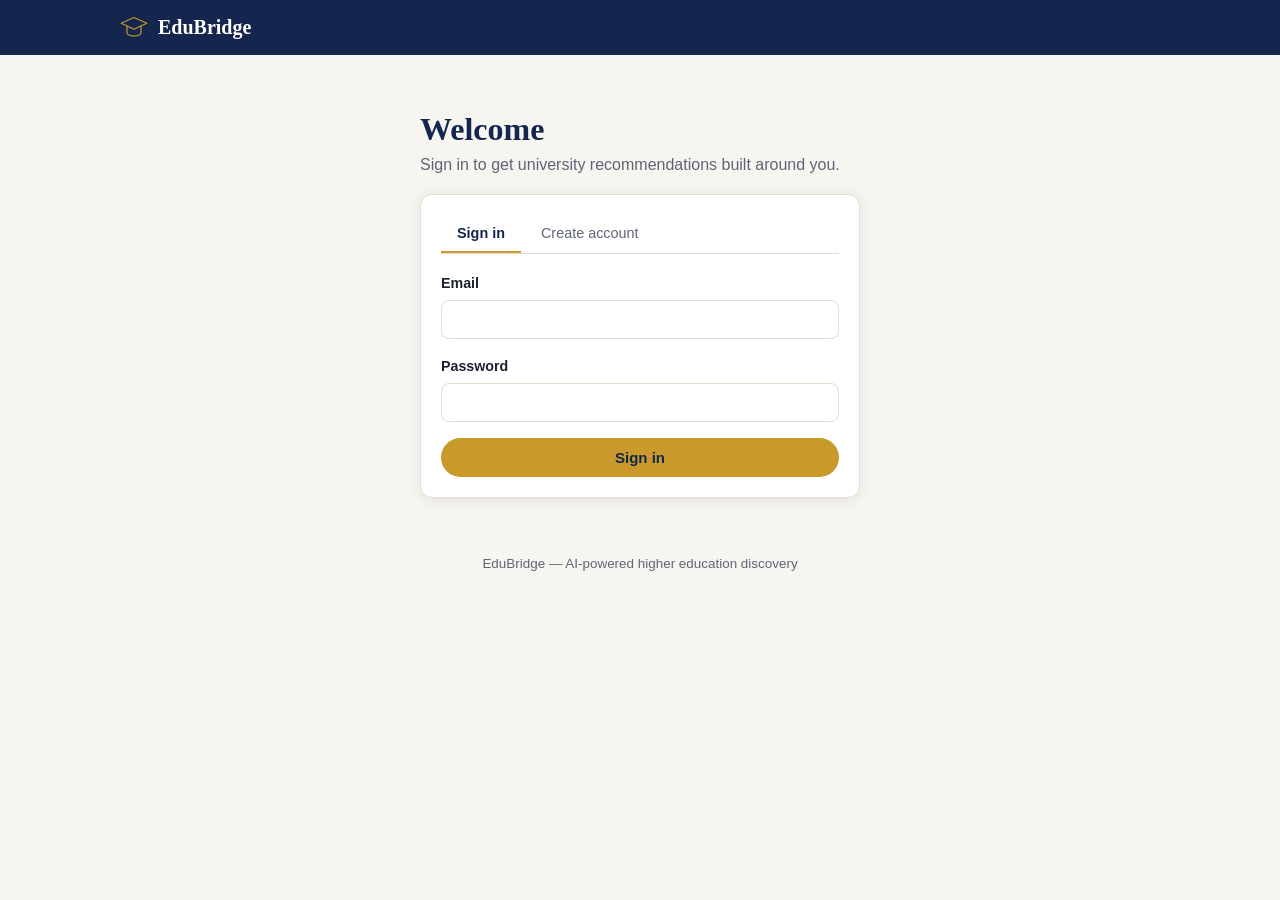
==== frontend/admin.html @ 6f55f147 "Build EduBridge platform: auth, RAG, and multi-country university data Replaces the single-page Stre" ====
<!doctype html>
<html lang="en">
<head>
<meta charset="UTF-8">
<meta name="viewport" content="width=device-width, initial-scale=1.0">
<title>Admin — EduBridge</title>
<link rel="stylesheet" href="css/style.css">
</head>
<body>

<header class="site-header"></header>

<main class="wrap panel">
  <h1 class="page-title">Admin</h1>
  <p class="page-sub">Platform activity overview.</p>

  <p class="hint" id="status">Loading…</p>
  <div id="content" hidden></div>
</main>

<footer class="site-footer"><div class="wrap">EduBridge — AI-powered higher education discovery</div></footer>

<script src="js/common.js"></script>
<script>
(async () => {
  if (!await initPage("admin.html", { bot: false })) return;

  const status = document.getElementById("status");
  const content = document.getElementById("content");

  let stats;
  try {
    stats = await api("/api/admin/stats");
  } catch (error) {
    // Non-admins get 403 from the server; the UI must not pretend otherwise.
    status.textContent = `Access denied: ${error.message}`;
    return;
  }

  status.hidden = true;
  content.hidden = false;
  content.innerHTML = `
    <div class="stat-grid">
      <div class="stat"><div class="stat-label">Registered users</div><div class="stat-value">${stats.total_users}</div></div>
      <div class="stat"><div class="stat-label">Total activity</div><div class="stat-value">${stats.total_queries}</div></div>
      <div class="stat"><div class="stat-label">Indexed institutions</div><div class="stat-value">${stats.indexed_institutions.toLocaleString()}</div></div>
    </div>

    <h2>Recent signups</h2>
    <div class="table-scroll">
      <table>
        <tr><th>Email</th><th>Name</th><th>Role</th><th>Joined</th></tr>
        ${stats.recent_users.map((u) => `
          <tr>
            <td>${escapeHtml(u.email)}</td>
            <td>${escapeHtml(u.full_name || "")}</td>
            <td>${u.is_admin ? "Admin" : "Student"}</td>
            <td>${escapeHtml((u.created_at || "").replace("T", " "))}</td>
          </tr>`).join("")}
      </table>
    </div>

    <h2>Most viewed universities</h2>
    ${stats.popular_colleges.length ? `
      <div class="table-scroll">
        <table>
          <tr><th>University</th><th>Views</th></tr>
          ${stats.popular_colleges.map((c) => `
            <tr><td>${escapeHtml(c.name)}</td><td>${c.views}</td></tr>`).join("")}
        </table>
      </div>` : `<p class="hint">No university views recorded yet.</p>`}`;
})();
</script>
</body>
</html>
---- frontend/css/style.css ----
:root {
  --navy-900: #14264d;
  --navy-700: #24406f;
  --navy-500: #3d5f96;
  --gold-500: #c9992b;
  --gold-400: #e0b445;
  --paper: #f7f5ef;
  --paper-2: #fffdf8;
  --ink: #1e2230;
  --ink-muted: #5f6478;
  --line: #e2ddcf;
  --card-bg: #ffffff;
  --green: #2e7d55;
  --radius: 12px;
  --shadow: 0 2px 14px rgba(20, 38, 77, 0.09);
  --shadow-lg: 0 10px 34px rgba(20, 38, 77, 0.16);
  --font-serif: Georgia, "Times New Roman", serif;
  --font-sans: -apple-system, "Segoe UI", Roboto, Helvetica, Arial, sans-serif;
}

* { box-sizing: border-box; }

body {
  margin: 0;
  background: var(--paper);
  color: var(--ink);
  font-family: var(--font-sans);
  line-height: 1.55;
}

.wrap { max-width: 1080px; margin: 0 auto; padding-inline: 20px; }
.wrap-narrow { max-width: 480px; margin: 0 auto; padding-inline: 20px; }

h1, h2, h3 { font-family: var(--font-serif); color: var(--navy-900); line-height: 1.2; }
a { color: var(--navy-700); }

/* ---------- header ---------- */

.site-header { background: var(--navy-900); color: #fff; }

.header-inner {
  display: flex; align-items: center; justify-content: space-between;
  padding-block: 12px; gap: 16px; flex-wrap: wrap;
}

.brand { display: flex; align-items: center; gap: 10px; text-decoration: none; }

.brand-mark {
  width: 28px; height: 28px; fill: none; stroke: var(--gold-500);
  stroke-width: 2; stroke-linejoin: round; stroke-linecap: round;
}

.brand-name {
  font-family: var(--font-serif); font-size: 1.25rem;
  font-weight: bold; color: #fff;
}

.site-nav { display: flex; gap: 16px; flex-wrap: wrap; align-items: center; }
.site-nav a { color: #dbe0ee; text-decoration: none; font-size: 0.9rem; }
.site-nav a:hover, .site-nav a.is-current { color: var(--gold-400); }

.nav-user { font-size: 0.85rem; color: #aab3c9; }

/* ---------- buttons ---------- */

.btn {
  display: inline-block; border: none; border-radius: 999px;
  padding: 11px 26px; font-size: 0.94rem; font-weight: 600;
  cursor: pointer; text-decoration: none; font-family: inherit;
  transition: transform 0.15s ease, background 0.15s ease;
}
.btn:hover { transform: translateY(-1px); }
.btn-primary { background: var(--gold-500); color: var(--navy-900); }
.btn-primary:hover { background: var(--gold-400); }
.btn-secondary { background: var(--navy-700); color: #fff; }
.btn-secondary:hover { background: var(--navy-500); }
.btn-ghost {
  background: transparent; color: var(--navy-700);
  border: 1px solid var(--line);
}
.btn-block { display: block; width: 100%; text-align: center; }
.btn:disabled { opacity: 0.6; cursor: wait; transform: none; }

/* ---------- panels / cards ---------- */

.panel { padding-block: 34px; }
.panel h2 { font-size: 1.45rem; margin: 0 0 14px; }

.card {
  background: var(--card-bg); border: 1px solid var(--line);
  border-radius: var(--radius); box-shadow: var(--shadow); padding: 20px;
}

.hint { color: var(--ink-muted); font-size: 0.87rem; }
.error-text { color: #b3261e; font-size: 0.88rem; }

.page-title { margin-bottom: 4px; }
.page-sub { color: var(--ink-muted); margin-top: 0; }

/* ---------- forms ---------- */

input[type="file"], input[type="text"], input[type="email"],
input[type="password"], input[type="number"], textarea, select {
  width: 100%; padding: 10px 12px; border: 1px solid var(--line);
  border-radius: 8px; font-family: inherit; font-size: 0.95rem;
  background: #fff; color: var(--ink);
}
input:focus, textarea:focus, select:focus {
  outline: 2px solid var(--gold-400); outline-offset: 1px;
}
textarea { resize: vertical; }
label { display: block; font-weight: 600; margin-bottom: 6px; font-size: 0.89rem; }
.field { margin-bottom: 16px; }
.field-label { display: block; font-weight: 600; margin-bottom: 8px; }

.form-grid { display: grid; grid-template-columns: repeat(2, 1fr); gap: 16px; }
.field-wide { grid-column: 1 / -1; }

/* ---------- tabs ---------- */

.tabs { display: flex; gap: 4px; margin-bottom: 18px; border-bottom: 1px solid var(--line); flex-wrap: wrap; }
.tab-btn {
  background: none; border: none; padding: 10px 16px; font-size: 0.9rem;
  color: var(--ink-muted); cursor: pointer; border-bottom: 2px solid transparent;
  font-family: inherit;
}
.tab-btn.is-active { color: var(--navy-900); border-bottom-color: var(--gold-500); font-weight: 600; }
.tab-panel { display: none; }
.tab-panel.is-active { display: block; }

/* ---------- results ---------- */

.results-grid {
  display: grid; grid-template-columns: repeat(auto-fit, minmax(250px, 1fr));
  gap: 16px; margin-top: 18px;
}

.result-card {
  background: var(--card-bg); border: 1px solid var(--line);
  border-radius: var(--radius); box-shadow: var(--shadow); padding: 18px;
  display: flex; flex-direction: column; gap: 8px;
  text-decoration: none; color: inherit;
  transition: transform 0.15s ease, box-shadow 0.15s ease;
}
.result-card:hover { transform: translateY(-2px); box-shadow: var(--shadow-lg); }
.result-card h3 { font-size: 1.02rem; margin: 0; }
.result-meta { color: var(--ink-muted); font-size: 0.85rem; margin: 0; }

.compare-link {
  align-self: flex-start; margin-top: 2px; font-size: 0.78rem;
  color: var(--navy-700); text-decoration: none; font-weight: 600;
  border-bottom: 1px solid var(--line);
}
.compare-link:hover { color: var(--gold-600); border-bottom-color: var(--gold-500); }

.badge-row { display: flex; flex-wrap: wrap; gap: 6px; }
.badge {
  background: var(--navy-900); color: var(--gold-400); font-size: 0.74rem;
  font-weight: 600; padding: 4px 10px; border-radius: 999px;
}
.badge-light { background: #eef1f7; color: var(--navy-700); }

/* ---------- stats ---------- */

.stat-grid {
  display: grid; grid-template-columns: repeat(auto-fit, minmax(160px, 1fr));
  gap: 14px; margin: 16px 0;
}
.stat {
  background: var(--paper-2); border: 1px solid var(--line);
  border-radius: var(--radius); padding: 14px;
}
.stat-label { font-size: 0.78rem; color: var(--ink-muted); text-transform: uppercase; letter-spacing: 0.06em; }
.stat-value { font-size: 1.32rem; font-weight: 700; color: var(--navy-900); font-family: var(--font-serif); }
.stat-value.muted { color: var(--ink-muted); font-size: 1rem; font-weight: 500; }

/* Estimated figures must never look like reported ones. */
.stat.is-estimated { background: #f4f6fa; border-style: dashed; }
.stat-value.estimated { color: var(--navy-700); }
.est-tag {
  background: var(--navy-700); color: #fff; font-size: 0.6rem;
  padding: 2px 7px; border-radius: 999px; margin-left: 7px;
  letter-spacing: 0.06em; text-transform: uppercase; vertical-align: middle;
  font-family: var(--font-sans); font-weight: 700;
}
.stat-note { font-size: 0.72rem; color: var(--ink-muted); margin-top: 5px; font-style: italic; }

.housing-compare { display: flex; flex-wrap: wrap; gap: 10px; margin: 12px 0; }
.compare-pill {
  background: var(--paper-2); border: 1px solid var(--line);
  border-radius: 999px; padding: 7px 14px; font-size: 0.83rem;
}
.compare-pill strong { color: var(--navy-900); }
.cheaper { color: var(--green); font-weight: 700; }
.pricier { color: #b3261e; font-weight: 700; }

/* ---------- tables ---------- */

.table-scroll { overflow-x: auto; }
table { border-collapse: collapse; width: 100%; font-size: 0.9rem; }
th, td { text-align: left; padding: 10px 12px; border-bottom: 1px solid var(--line); }
th { color: var(--ink-muted); font-weight: 600; font-size: 0.8rem; text-transform: uppercase; letter-spacing: 0.04em; }

.total-row th, .total-row td {
  font-weight: 700; color: var(--navy-900);
  border-top: 2px solid var(--line); border-bottom: 2px solid var(--line);
  background: var(--paper-2);
}
.total-row td { font-size: 1.05rem; }

/* ---------- chat ---------- */

.chat-log { display: flex; flex-direction: column; gap: 12px; margin-bottom: 18px; }
.msg { padding: 12px 16px; border-radius: var(--radius); max-width: 80%; white-space: pre-wrap; }
.msg-user { background: var(--navy-700); color: #fff; align-self: flex-end; }
.msg-bot { background: #fff; border: 1px solid var(--line); align-self: flex-start; }
.chat-form { display: flex; gap: 10px; }
.chat-form input { flex: 1; }

/* ---------- footer ---------- */

.site-footer { padding-block: 22px; text-align: center; color: var(--ink-muted); font-size: 0.84rem; }

/* ---------- responsive ---------- */

@media (max-width: 640px) {
  .form-grid { grid-template-columns: 1fr; }
  .msg { max-width: 92%; }
}
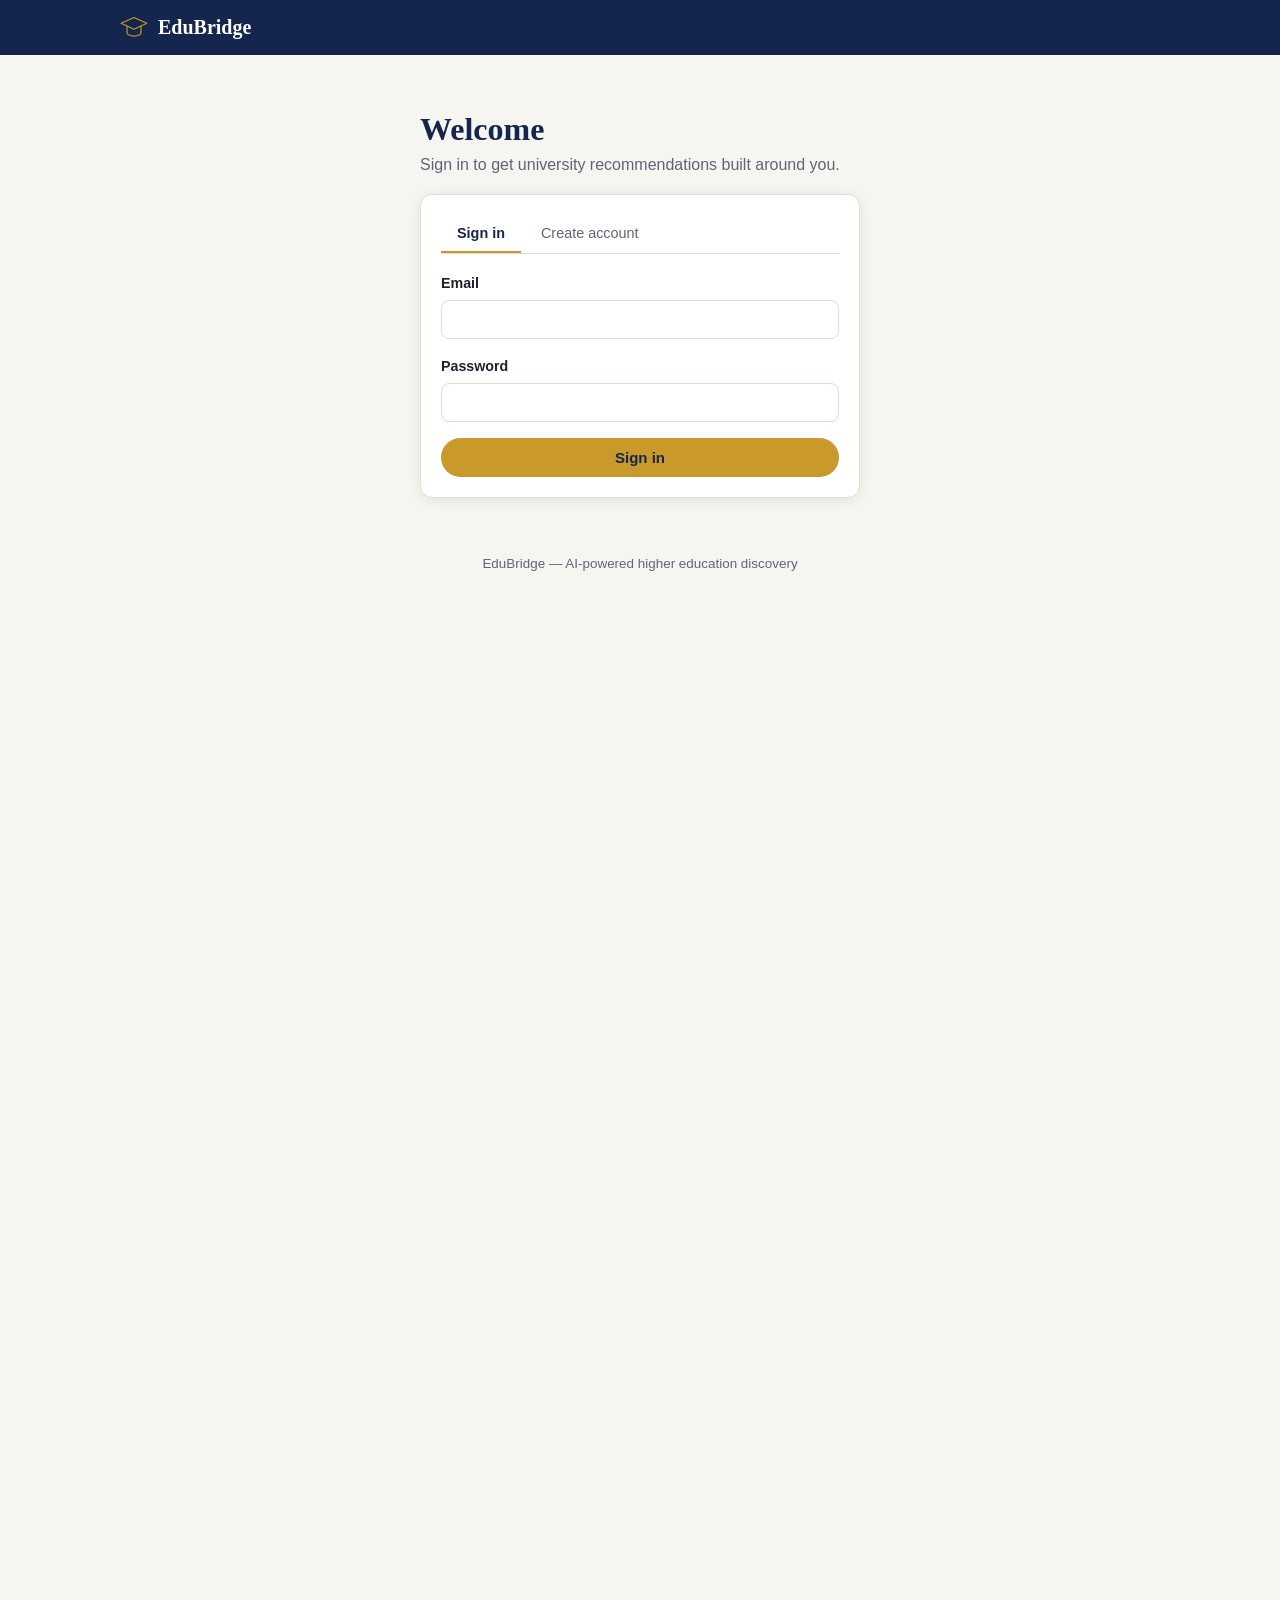
==== commit 086f8b1b: "Fix chat reliability, add RAG explanations, and location-aware retrieval - Stop the chat hanging ind" ====
--- a/frontend/admin.html
+++ b/frontend/admin.html
@@ -20,7 +20,7 @@
 
 <footer class="site-footer"><div class="wrap">EduBridge — AI-powered higher education discovery</div></footer>
 
-<script src="js/common.js"></script>
+<script src="js/common.js?v=3"></script>
 <script>
 (async () => {
   if (!await initPage("admin.html", { bot: false })) return;
--- a/frontend/css/style.css
+++ b/frontend/css/style.css
@@ -135,6 +135,10 @@
   gap: 16px; margin-top: 18px;
 }
 
+.summary-box { margin-top: 14px; }
+.summary-box p { margin: 0; font-size: 0.92rem; line-height: 1.5; color: var(--ink); }
+.summary-box strong { color: var(--navy-700); }
+
 .result-card {
   background: var(--card-bg); border: 1px solid var(--line);
   border-radius: var(--radius); box-shadow: var(--shadow); padding: 18px;
@@ -144,7 +148,18 @@
 }
 .result-card:hover { transform: translateY(-2px); box-shadow: var(--shadow-lg); }
 .result-card h3 { font-size: 1.02rem; margin: 0; }
+
+.result-card-disabled {
+  cursor: default; opacity: 0.6;
+}
+.result-card-disabled:hover { transform: none; box-shadow: var(--shadow); }
 .result-meta { color: var(--ink-muted); font-size: 0.85rem; margin: 0; }
+
+.match-score {
+  align-self: flex-start; font-size: 0.7rem; font-weight: 700;
+  letter-spacing: 0.04em; padding: 3px 10px; border-radius: 999px;
+  background: #eef4ff; color: var(--navy-700); border: 1px solid #d3e0f5;
+}
 
 .compare-link {
   align-self: flex-start; margin-top: 2px; font-size: 0.78rem;
@@ -153,12 +168,48 @@
 }
 .compare-link:hover { color: var(--gold-600); border-bottom-color: var(--gold-500); }
 
+.explain-link {
+  align-self: flex-start; margin-top: 2px; font-size: 0.78rem;
+  color: var(--navy-700); font-weight: 600; font-family: inherit;
+  background: none; border: none; border-bottom: 1px solid var(--line);
+  padding: 0; cursor: pointer;
+}
+.explain-link:hover { color: var(--gold-600); border-bottom-color: var(--gold-500); }
+.explain-link:disabled { opacity: 0.6; cursor: wait; }
+
+.save-link {
+  align-self: flex-start; margin-top: 2px; font-size: 0.78rem;
+  color: var(--navy-700); font-weight: 600; font-family: inherit;
+  background: none; border: none; border-bottom: 1px solid var(--line);
+  padding: 0; cursor: pointer;
+}
+.save-link:hover { color: var(--gold-600); border-bottom-color: var(--gold-500); }
+.save-link:disabled { opacity: 0.6; cursor: wait; }
+.save-link.is-saved { color: var(--gold-600); border-bottom-color: var(--gold-500); }
+
+.explain-text { font-size: 0.85rem; line-height: 1.45; }
+
+/* Markdown-lite output (renderMarkdown): bold, bullet lists and
+   paragraphs rendered from model text in chat bubbles, explanations
+   and the results summary. */
+.msg-bot p, .explain-text p, .summary-box p { margin: 0 0 8px; }
+.msg-bot p:last-child, .explain-text p:last-child, .summary-box p:last-child { margin-bottom: 0; }
+.msg-bot ul, .explain-text ul, .summary-box ul { margin: 0 0 8px; padding-left: 20px; }
+.msg-bot ul:last-child, .explain-text ul:last-child, .summary-box ul:last-child { margin-bottom: 0; }
+.msg-bot li, .explain-text li, .summary-box li { margin-bottom: 3px; }
+
+.summary-label {
+  margin: 0 0 6px; font-size: 0.78rem; font-weight: 700;
+  text-transform: uppercase; letter-spacing: 0.04em; color: var(--navy-700);
+}
+
 .badge-row { display: flex; flex-wrap: wrap; gap: 6px; }
 .badge {
   background: var(--navy-900); color: var(--gold-400); font-size: 0.74rem;
   font-weight: 600; padding: 4px 10px; border-radius: 999px;
 }
 .badge-light { background: #eef1f7; color: var(--navy-700); }
+.badge-muted { background: transparent; color: var(--ink-muted); border: 1px solid var(--line); }
 
 /* ---------- stats ---------- */
 
